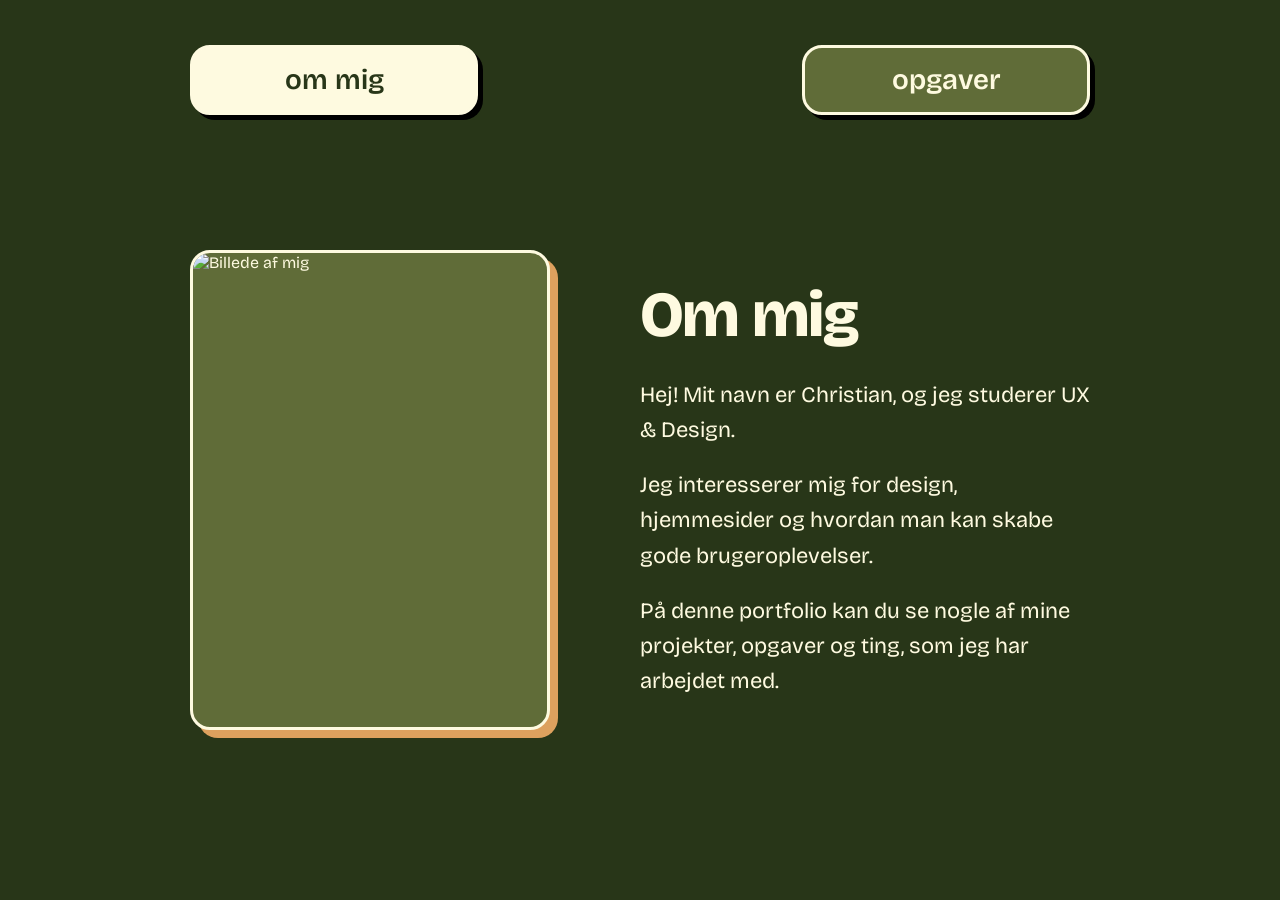
==== index.html @ 8a24b35f "Add files via upload" ====
<!DOCTYPE html>
<html lang="da">
<head>
    <meta charset="UTF-8">
    <meta name="viewport" content="width=device-width, initial-scale=1.0">
    <title>Om mig</title>

<link rel="preconnect" href="https://fonts.googleapis.com">
<link rel="preconnect" href="https://fonts.gstatic.com" crossorigin>
<link href="https://fonts.googleapis.com/css2?family=Bricolage+Grotesque:opsz,wght@12..96,400..800&display=swap" rel="stylesheet">
    
    <link rel="stylesheet" href="style.css">
</head>

<body>

    <main class="page">

        <!-- Navigation -->
        <nav class="navbar">
    <a href="index.html" class="nav-button" aria-current="page">om mig</a>
    <a href="opgaver.html" class="nav-button">opgaver</a>
        </nav>

        <!-- About section -->
        <section class="about">

            <!-- Image -->
            <div class="profile-image">
                <img src="image_slet_test.svg" alt="Billede af mig">
            </div>

            <!-- Text -->
            <div class="about-text">
                <h1>Om mig</h1>

                <p>
                    Hej! Mit navn er Christian, og jeg studerer UX & Design.
                </p>

                <p>
                    Jeg interesserer mig for design, hjemmesider og
                    hvordan man kan skabe gode brugeroplevelser.
                </p>

                <p>
                    På denne portfolio kan du se nogle af mine projekter,
                    opgaver og ting, som jeg har arbejdet med.
                </p>
            </div>

        </section>

    </main>

</body>
</html>
---- style.css ----
:root {
    --forest: #283618;   /* background */
    --moss:   #606c38;   /* buttons, placeholders */
    --cream:  #FEFAE0;   /* text, borders */
    --ochre:  #DDA15E;   /* hover, focus, links */
    --black:  #000000;   /* hard shadows */

    --radius: 20px;
    --border: 3px solid var(--cream);
    --shadow: 5px 5px 0 var(--black);
    --shadow-pressed: 2px 2px 0 var(--black);

    --font: "Bricolage Grotesque", Arial, sans-serif;
}

* {
    margin: 0;
    padding: 0;
    box-sizing: border-box;
}

body {
    font-family: var(--font);
    background-color: var(--forest);
    color: var(--cream);
}

.page {
    max-width: 1100px;
    min-height: 94vh;
    margin: 25px auto;
    padding: 20px 38px;
}

/* ------------------------------ */
/* Navigation                     */
/* ------------------------------ */

.navbar {
    display: flex;
    justify-content: space-between;
    align-items: center;
    gap: 15px;

    max-width: 900px;   /* add */
    margin: 0 auto;     /* add */
}

.nav-button,
.project-link {
    display: flex;
    align-items: center;
    justify-content: center;
    text-align: center;

    border: var(--border);
    border-radius: var(--radius);
    box-shadow: var(--shadow);

    background-color: var(--moss);
    color: var(--cream);
    text-decoration: none;
    font-weight: 600;

    transition: transform 0.15s ease, box-shadow 0.15s ease, background-color 0.15s ease;
}

.nav-button {
    width: 32%;
    padding: 15px 30px;
    font-size: 28px;
}

.nav-button:hover,
.project-link:hover {
    background-color: var(--ochre);
    color: var(--forest);
    transform: translate(3px, 3px);
    box-shadow: var(--shadow-pressed);
}

/* Current page */
.nav-button[aria-current="page"] {
    background-color: var(--cream);
    color: var(--forest);
}

/* Keyboard focus */
a:focus-visible {
    outline: 3px solid var(--ochre);
    outline-offset: 4px;
}

/* ------------------------------ */
/* About page                     */
/* ------------------------------ */

.about {
    display: flex;
    align-items: center;
    gap: clamp(40px, 7vw, 90px);

    max-width: 900px;
    margin: clamp(60px, 15vh, 200px) auto 0;
}

.profile-image {
    width: 40%;
    max-width: 380px;
    aspect-ratio: 3 / 4;

    border: var(--border);
    border-radius: var(--radius);
    box-shadow: 8px 8px 0 var(--ochre);
    background-color: var(--moss);

    overflow: hidden;
}

.profile-image img {
    width: 100%;
    height: 100%;
    object-fit: cover;
}

.about-text {
    flex: 1;
    padding-top: 20px;
}

.about-text h1 {
    font-size: clamp(2.5rem, 5vw, 4rem);
    font-weight: 800;
    line-height: 1.05;
    letter-spacing: -0.02em;
    margin-bottom: 30px;
}

.about-text p {
    max-width: 55ch;
    font-size: 22px;
    line-height: 1.6;
    margin-bottom: 20px;
}

/* ------------------------------ */
/* Projects page                  */
/* ------------------------------ */

.projects {
    display: flex;
    flex-direction: column;
    gap: 60px;

    max-width: 900px;
    margin: clamp(40px, 8vh, 90px) auto 0;
}

.project {
    display: flex;
    align-items: center;
    gap: 40px;
}

/* Every second project flips sides */
.project:nth-child(even) {
    flex-direction: row-reverse;
}

.project-image {
    flex: 1 1 50%;
    aspect-ratio: 4 / 3;

    border: var(--border);
    border-radius: var(--radius);
    box-shadow: var(--shadow);
    background-color: var(--moss);

    overflow: hidden;
}

.project-image img {
    width: 100%;
    height: 100%;
    object-fit: cover;
}

.project-text {
    flex: 1 1 50%;
}

.project-text h2 {
    font-size: clamp(1.75rem, 3vw, 2.5rem);
    font-weight: 700;
    line-height: 1.1;
    margin-bottom: 16px;
}

.project-text p {
    max-width: 45ch;
    font-size: 20px;
    line-height: 1.6;
    margin-bottom: 28px;
}

.project-link {
    display: inline-flex;
    padding: 12px 26px;
    font-size: 20px;
}

/* ------------------------------ */
/* Mobile                         */
/* ------------------------------ */

@media (max-width: 768px) {

    .page {
        margin: 15px;
        padding: 15px;
    }

    .nav-button {
        width: 50%;
        padding: 15px;
        font-size: 20px;
    }

    .about {
        flex-direction: column;
        gap: 30px;
        margin-top: 40px;
    }

    .profile-image {
        width: 100%;
        max-width: none;
    }

    .about-text {
        padding-top: 0;
    }

    .about-text p {
        font-size: 18px;
    }

    .projects {
        gap: 50px;
    }

    .project,
    .project:nth-child(even) {
        flex-direction: column;
        align-items: stretch;
        gap: 24px;
    }

    .project-text p {
        font-size: 18px;
    }
}

/* ------------------------------ */
/* Respect reduced motion         */
/* ------------------------------ */

@media (prefers-reduced-motion: reduce) {
    .nav-button,
    .project-link {
        transition: none;
    }
}
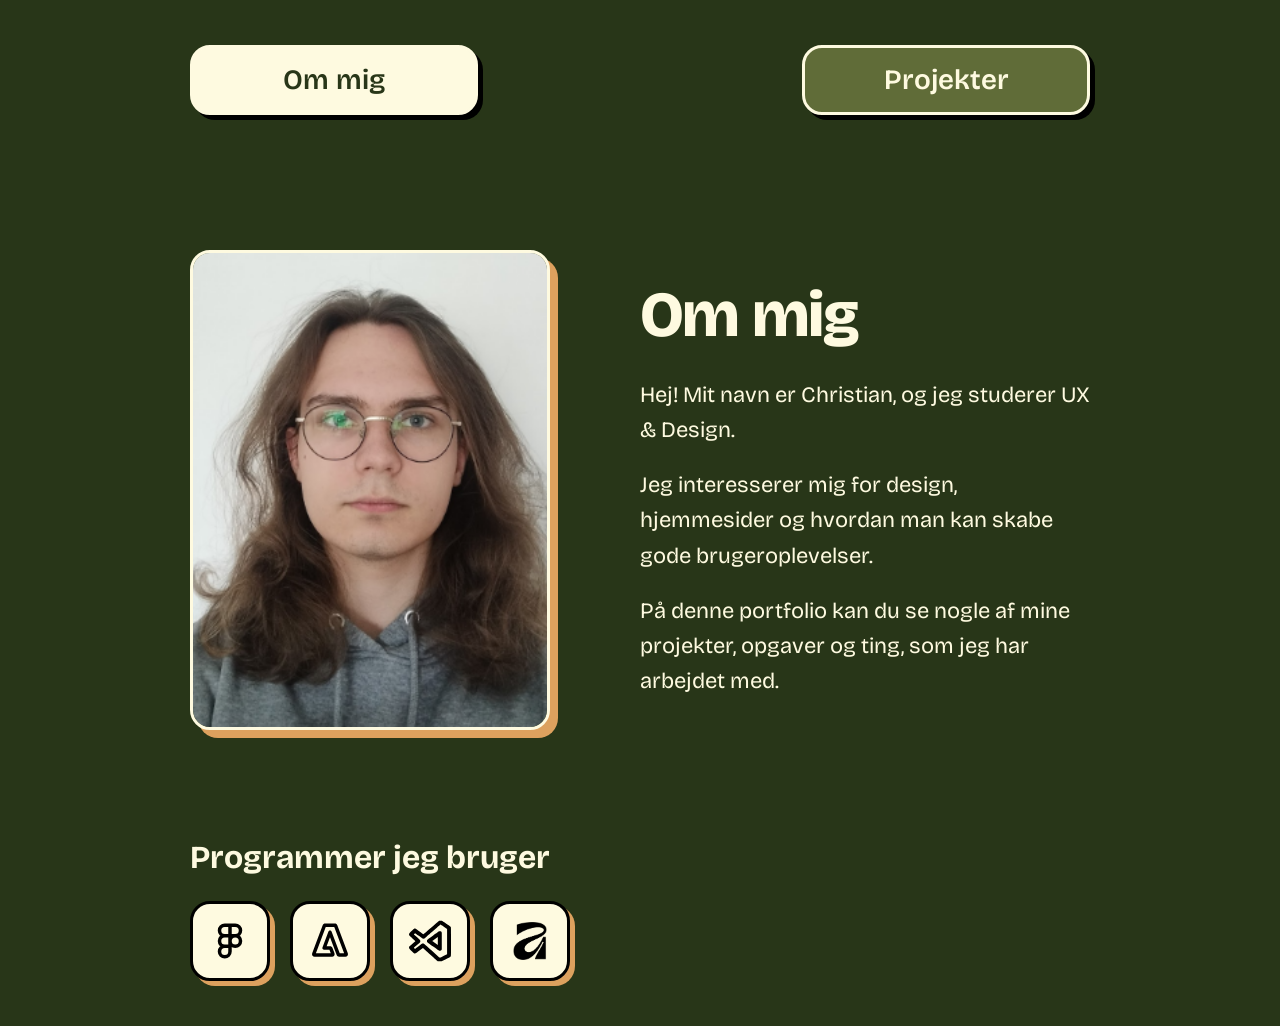
==== commit 004d7972: "Update index.html" ====
--- a/index.html
+++ b/index.html
@@ -9,7 +9,7 @@
 <link rel="preconnect" href="https://fonts.gstatic.com" crossorigin>
 <link href="https://fonts.googleapis.com/css2?family=Bricolage+Grotesque:opsz,wght@12..96,400..800&display=swap" rel="stylesheet">
     
-    <link rel="stylesheet" href="style.css">
+    <link rel="stylesheet" href="assests/css/style.css">
 </head>
 
 <body>
@@ -18,8 +18,8 @@
 
         <!-- Navigation -->
         <nav class="navbar">
-    <a href="index.html" class="nav-button" aria-current="page">om mig</a>
-    <a href="opgaver.html" class="nav-button">opgaver</a>
+    <a href="index.html" class="nav-button" aria-current="page">Om mig</a>
+    <a href="Projekter.html" class="nav-button">Projekter</a>
         </nav>
 
         <!-- About section -->
@@ -27,7 +27,7 @@
 
             <!-- Image -->
             <div class="profile-image">
-                <img src="image_slet_test.svg" alt="Billede af mig">
+                <img src="assests/img/mii.png" alt="Billede af mig">
             </div>
 
             <!-- Text -->
@@ -51,7 +51,37 @@
 
         </section>
 
+                </section>
+
+        <!-- Programs I use -->
+        <section class="tools">
+            <h2>Programmer jeg bruger</h2>
+
+            <ul class="tool-list">
+                <li class="tool" tabindex="0"
+                data-tooltip="Bruger jeg til wireframes og prototyper.">
+                <img src="assests/img/figma-logo.svg" alt="Figma">
+            </li>
+            <li class="tool" tabindex="0"
+                data-tooltip="Billedredigering og grafik.">
+                <img src="assests/img/adobe-logo.svg" alt="adobe">
+            </li>
+            <li class="tool" tabindex="0"
+                data-tooltip="vscode.">
+            <img src="assests/img/vscode-logo.svg" alt="vscode">
+            </li>
+            <li class="tool" tabindex="0"
+                data-tooltip="Affinity.">
+            <img src="assests/img/Affinity.png" alt="Affinity">
+            </li>
+            <!-- Copy a <li> to add another -->
+    </ul>
+
+        </section>
+
+    </main>
+
     </main>
 
 </body>
-</html>+</html>
--- a/assests/css/style.css
+++ b/assests/css/style.css
@@ -0,0 +1,468 @@
+
+
+:root {
+    --forest: #283618;   /* background */
+    --moss:   #606c38;   /* buttons, placeholders */
+    --cream:  #FEFAE0;   /* text, borders */
+    --ochre:  #DDA15E;   /* hover, focus, links */
+    --black:  #000000;   /* hard shadows */
+
+    --radius: 20px;
+    --border: 3px solid var(--cream);
+    --shadow: 5px 5px 0 var(--black);
+    --shadow-pressed: 2px 2px 0 var(--black);
+
+    --font: "Bricolage Grotesque", Arial, sans-serif;
+}
+
+* {
+    margin: 0;
+    padding: 0;
+    box-sizing: border-box;
+}
+
+body {
+    font-family: var(--font);
+    background-color: var(--forest);
+    color: var(--cream);
+}
+
+.page {
+    max-width: 1100px;
+    min-height: 94vh;
+    margin: 25px auto;
+    padding: 20px 38px;
+}
+
+/* ------------------------------ */
+/* Navigation                     */
+/* ------------------------------ */
+
+.navbar {
+    display: flex;
+    justify-content: space-between;
+    align-items: center;
+    gap: 15px;
+
+    max-width: 900px;   /* add */
+    margin: 0 auto;     /* add */
+}
+
+.nav-button,
+.project-link,
+.back-link {
+    display: flex;
+    align-items: center;
+    justify-content: center;
+    text-align: center;
+
+    border: var(--border);
+    border-radius: var(--radius);
+    box-shadow: var(--shadow);
+
+    background-color: var(--moss);
+    color: var(--cream);
+    text-decoration: none;
+    font-weight: 600;
+
+    transition: transform 0.15s ease, box-shadow 0.15s ease, background-color 0.15s ease;
+}
+
+.nav-button {
+    width: 32%;
+    padding: 15px 30px;
+    font-size: 28px;
+}
+
+.nav-button:hover,
+.project-link:hover,
+.back-link:hover {
+    background-color: var(--ochre);
+    color: var(--forest);
+    transform: translate(3px, 3px);
+    box-shadow: var(--shadow-pressed);
+}
+
+/* Current page */
+.nav-button[aria-current="page"] {
+    background-color: var(--cream);
+    color: var(--forest);
+}
+
+/* Keyboard focus */
+a:focus-visible {
+    outline: 3px solid var(--ochre);
+    outline-offset: 4px;
+}
+
+/* ------------------------------ */
+/* About page                     */
+/* ------------------------------ */
+
+.about {
+    display: flex;
+    align-items: center;
+    gap: clamp(40px, 7vw, 90px);
+
+    max-width: 900px;
+    margin: clamp(60px, 15vh, 200px) auto 0;
+}
+
+.profile-image {
+    width: 40%;
+    max-width: 380px;
+    aspect-ratio: 3 / 4;
+
+    border: var(--border);
+    border-radius: var(--radius);
+    box-shadow: 8px 8px 0 var(--ochre);
+    background-color: var(--moss);
+
+    overflow: hidden;
+}
+
+.profile-image img {
+    width: 100%;
+    height: 100%;
+    object-fit: cover;
+}
+
+.about-text {
+    flex: 1;
+    padding-top: 20px;
+}
+
+.about-text h1 {
+    font-size: clamp(2.5rem, 5vw, 4rem);
+    font-weight: 800;
+    line-height: 1.05;
+    letter-spacing: -0.02em;
+    margin-bottom: 30px;
+}
+
+.about-text p {
+    max-width: 55ch;
+    font-size: 22px;
+    line-height: 1.6;
+    margin-bottom: 20px;
+}
+
+/* ------------------------------ */
+/* Projects page                  */
+/* ------------------------------ */
+
+.projects {
+    display: flex;
+    flex-direction: column;
+    gap: 60px;
+
+    max-width: 900px;
+    margin: clamp(40px, 8vh, 90px) auto 0;
+}
+
+.project {
+    display: flex;
+    align-items: center;
+    gap: 40px;
+}
+
+/* Every second project flips sides */
+.project:nth-child(even) {
+    flex-direction: row-reverse;
+}
+
+.project-image {
+    flex: 1 1 50%;
+    aspect-ratio: 4 / 3;
+
+    border: var(--border);
+    border-radius: var(--radius);
+    box-shadow: var(--shadow);
+    background-color: var(--moss);
+
+    overflow: hidden;
+}
+
+.project-image img {
+    width: 100%;
+    height: 100%;
+    object-fit: cover;
+}
+
+.project-text {
+    flex: 1 1 50%;
+}
+
+.project-text h2 {
+    font-size: clamp(1.75rem, 3vw, 2.5rem);
+    font-weight: 700;
+    line-height: 1.1;
+    margin-bottom: 16px;
+}
+
+.project-text p {
+    max-width: 45ch;
+    font-size: 20px;
+    line-height: 1.6;
+    margin-bottom: 28px;
+}
+
+.project-link {
+    display: inline-flex;
+    padding: 12px 26px;
+    font-size: 20px;
+}
+
+/* ------------------------------ */
+/* Programs I use                 */
+/* ------------------------------ */
+
+.tools {
+    max-width: 900px;
+    margin: clamp(60px, 12vh, 140px) auto 0;
+}
+
+.tools h2 {
+    font-size: clamp(1.5rem, 3vw, 2rem);
+    font-weight: 700;
+    margin-bottom: 24px;
+}
+
+.tool-list {
+    list-style: none;
+    display: flex;
+    flex-wrap: wrap;
+    gap: 20px;
+}
+
+.tool {
+    display: flex;
+    align-items: center;
+    justify-content: center;
+
+    width: 80px;
+    height: 80px;
+    padding: 16px;
+
+    background-color: var(--cream);
+    border: 3px solid var(--black);
+    border-radius: var(--radius);
+    box-shadow: 5px 5px 0 var(--ochre);
+}
+
+.tool img {
+    max-width: 100%;
+    max-height: 100%;
+    object-fit: contain;
+}
+
+/* Pop-up text on each tile */
+.tool {
+    position: relative;
+    cursor: help;
+}
+
+.tool::after {
+    content: attr(data-tooltip);
+
+    position: absolute;
+    left: 50%;
+    bottom: calc(100% + 14px);
+    z-index: 10;
+
+    width: max-content;
+    max-width: 200px;
+    padding: 12px 16px;
+
+    background-color: var(--forest);
+    color: var(--cream);
+    border: var(--border);
+    border-radius: var(--radius);
+    box-shadow: var(--shadow);
+
+    font-size: 16px;
+    font-weight: 500;
+    line-height: 1.4;
+    text-align: left;
+
+    opacity: 0;
+    transform: translate(-50%, 6px);
+    pointer-events: none;
+    transition: opacity 0.15s ease, transform 0.15s ease;
+}
+
+.tool:hover::after,
+.tool:focus-visible::after {
+    opacity: 1;
+    transform: translate(-50%, 0);
+}
+
+.tool:focus-visible {
+    outline: 3px solid var(--ochre);
+    outline-offset: 4px;
+}
+
+/* ------------------------------ */
+/* Project sub pages              */
+/* ------------------------------ */
+
+.project-page {
+    max-width: 900px;
+    margin: clamp(40px, 8vh, 90px) auto 80px;
+}
+
+.back-link {
+    display: inline-flex;
+    margin-bottom: 32px;
+    padding: 12px 26px;
+    font-size: 20px;
+}
+
+.project-page h1 {
+    font-size: clamp(2.5rem, 5vw, 4rem);
+    font-weight: 800;
+    line-height: 1.05;
+    letter-spacing: -0.02em;
+    margin-bottom: 32px;
+}
+
+/* Quick facts box */
+.project-meta {
+    display: grid;
+    grid-template-columns: repeat(auto-fit, minmax(160px, 1fr));
+    gap: 20px;
+
+    margin-bottom: 48px;
+    padding: 20px 24px;
+
+    border: var(--border);
+    border-radius: var(--radius);
+    background-color: var(--moss);
+}
+
+.project-meta dt {
+    font-size: 16px;
+    opacity: 0.8;
+}
+
+.project-meta dd {
+    font-size: 20px;
+    font-weight: 700;
+}
+
+.project-hero {
+    aspect-ratio: 16 / 9;
+    margin-bottom: 60px;
+
+    border: var(--border);
+    border-radius: var(--radius);
+    box-shadow: var(--shadow);
+    background-color: var(--moss);
+
+    overflow: hidden;
+}
+
+.project-hero img {
+    width: 100%;
+    height: 100%;
+    object-fit: cover;
+}
+
+.project-section {
+    max-width: 65ch;
+    margin-bottom: 48px;
+}
+
+.project-section h2 {
+    font-size: clamp(1.5rem, 3vw, 2rem);
+    font-weight: 700;
+    margin-bottom: 16px;
+}
+
+.project-section p {
+    font-size: 20px;
+    line-height: 1.7;
+}
+
+.project-gallery {
+    display: grid;
+    grid-template-columns: repeat(auto-fit, minmax(260px, 1fr));
+    gap: 24px;
+}
+
+.project-gallery img {
+    width: 100%;
+    border: var(--border);
+    border-radius: var(--radius);
+}
+
+/* ------------------------------ */
+/* Mobile                         */
+/* ------------------------------ */
+
+@media (max-width: 768px) {
+
+    .page {
+        margin: 15px;
+        padding: 15px;
+    }
+
+    .nav-button {
+        width: 50%;
+        padding: 15px;
+        font-size: 20px;
+    }
+
+    .about {
+        flex-direction: column;
+        gap: 30px;
+        margin-top: 40px;
+    }
+
+    .profile-image {
+        width: 100%;
+        max-width: none;
+    }
+
+    .about-text {
+        padding-top: 0;
+    }
+
+    .about-text p {
+        font-size: 18px;
+    }
+
+    .projects {
+        gap: 50px;
+    }
+
+    .project,
+    .project:nth-child(even) {
+        flex-direction: column;
+        align-items: stretch;
+        gap: 24px;
+    }
+
+    .project-text p {
+        font-size: 18px;
+    }
+
+    .tool {
+        width: 64px;
+        height: 64px;
+        padding: 12px;
+    }
+
+}
+
+/* ------------------------------ */
+/* Respect reduced motion         */
+/* ------------------------------ */
+
+@media (prefers-reduced-motion: reduce) {
+    .nav-button,
+    .project-link {
+        transition: none;
+    }
+}
+
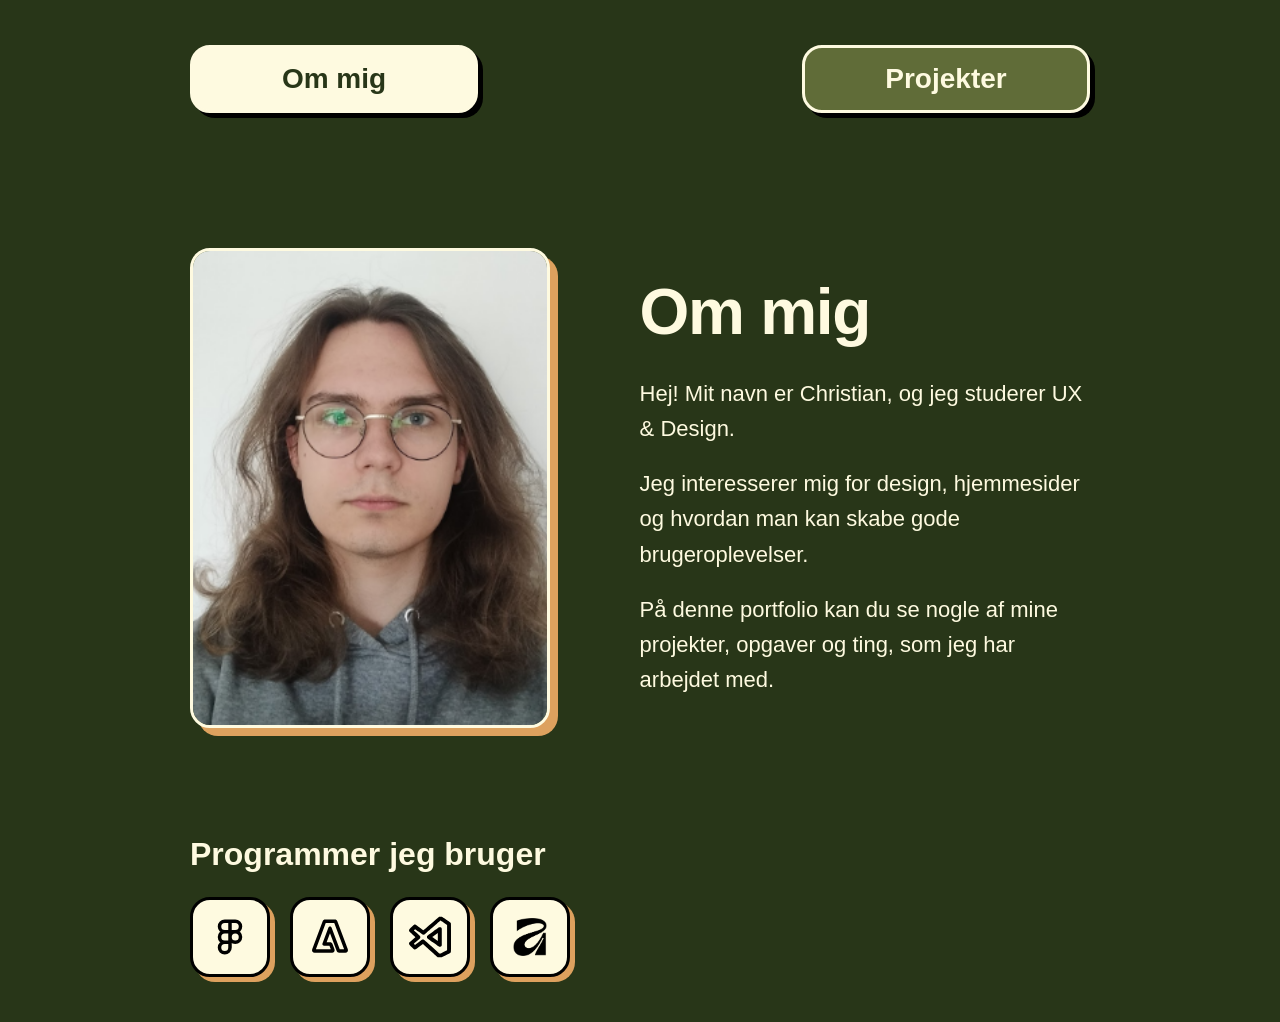
==== commit 017b0baf: "Add files via upload" ====
--- a/index.html
+++ b/index.html
@@ -3,12 +3,9 @@
 <head>
     <meta charset="UTF-8">
     <meta name="viewport" content="width=device-width, initial-scale=1.0">
+   
     <title>Om mig</title>
 
-<link rel="preconnect" href="https://fonts.googleapis.com">
-<link rel="preconnect" href="https://fonts.gstatic.com" crossorigin>
-<link href="https://fonts.googleapis.com/css2?family=Bricolage+Grotesque:opsz,wght@12..96,400..800&display=swap" rel="stylesheet">
-    
     <link rel="stylesheet" href="assests/css/style.css">
 </head>
 
@@ -84,4 +81,4 @@
     </main>
 
 </body>
-</html>
+</html>
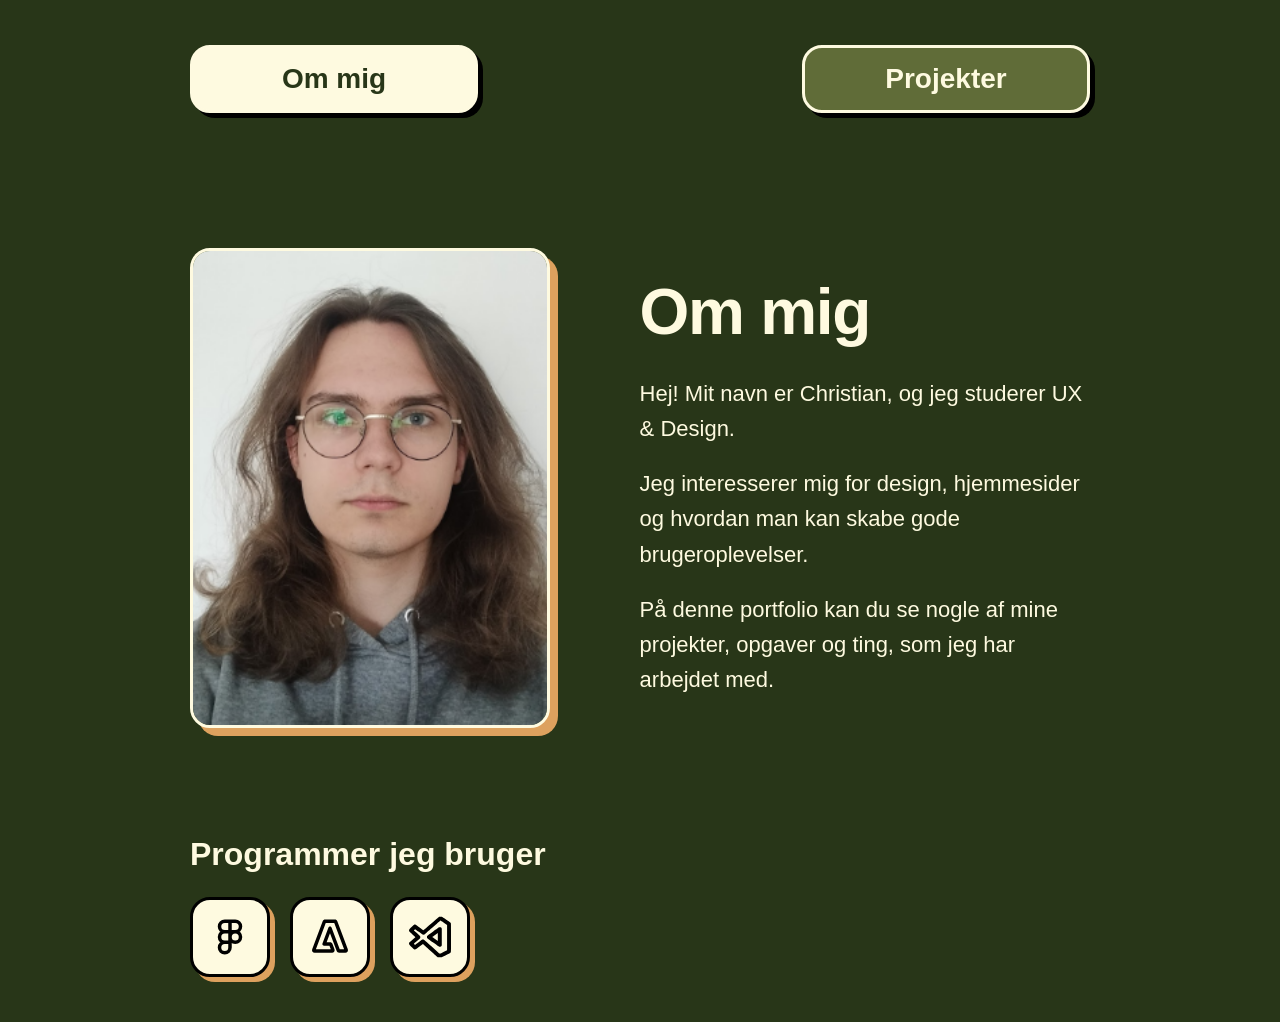
==== commit b7a7522e: "Update index.html" ====
--- a/index.html
+++ b/index.html
@@ -16,7 +16,7 @@
         <!-- Navigation -->
         <nav class="navbar">
     <a href="index.html" class="nav-button" aria-current="page">Om mig</a>
-    <a href="Projekter.html" class="nav-button">Projekter</a>
+    <a href="projekter.html" class="nav-button">Projekter</a>
         </nav>
 
         <!-- About section -->
@@ -67,10 +67,6 @@
                 data-tooltip="vscode.">
             <img src="assests/img/vscode-logo.svg" alt="vscode">
             </li>
-            <li class="tool" tabindex="0"
-                data-tooltip="Affinity.">
-            <img src="assests/img/Affinity.png" alt="Affinity">
-            </li>
             <!-- Copy a <li> to add another -->
     </ul>
 
@@ -81,4 +77,4 @@
     </main>
 
 </body>
-</html>+</html>
